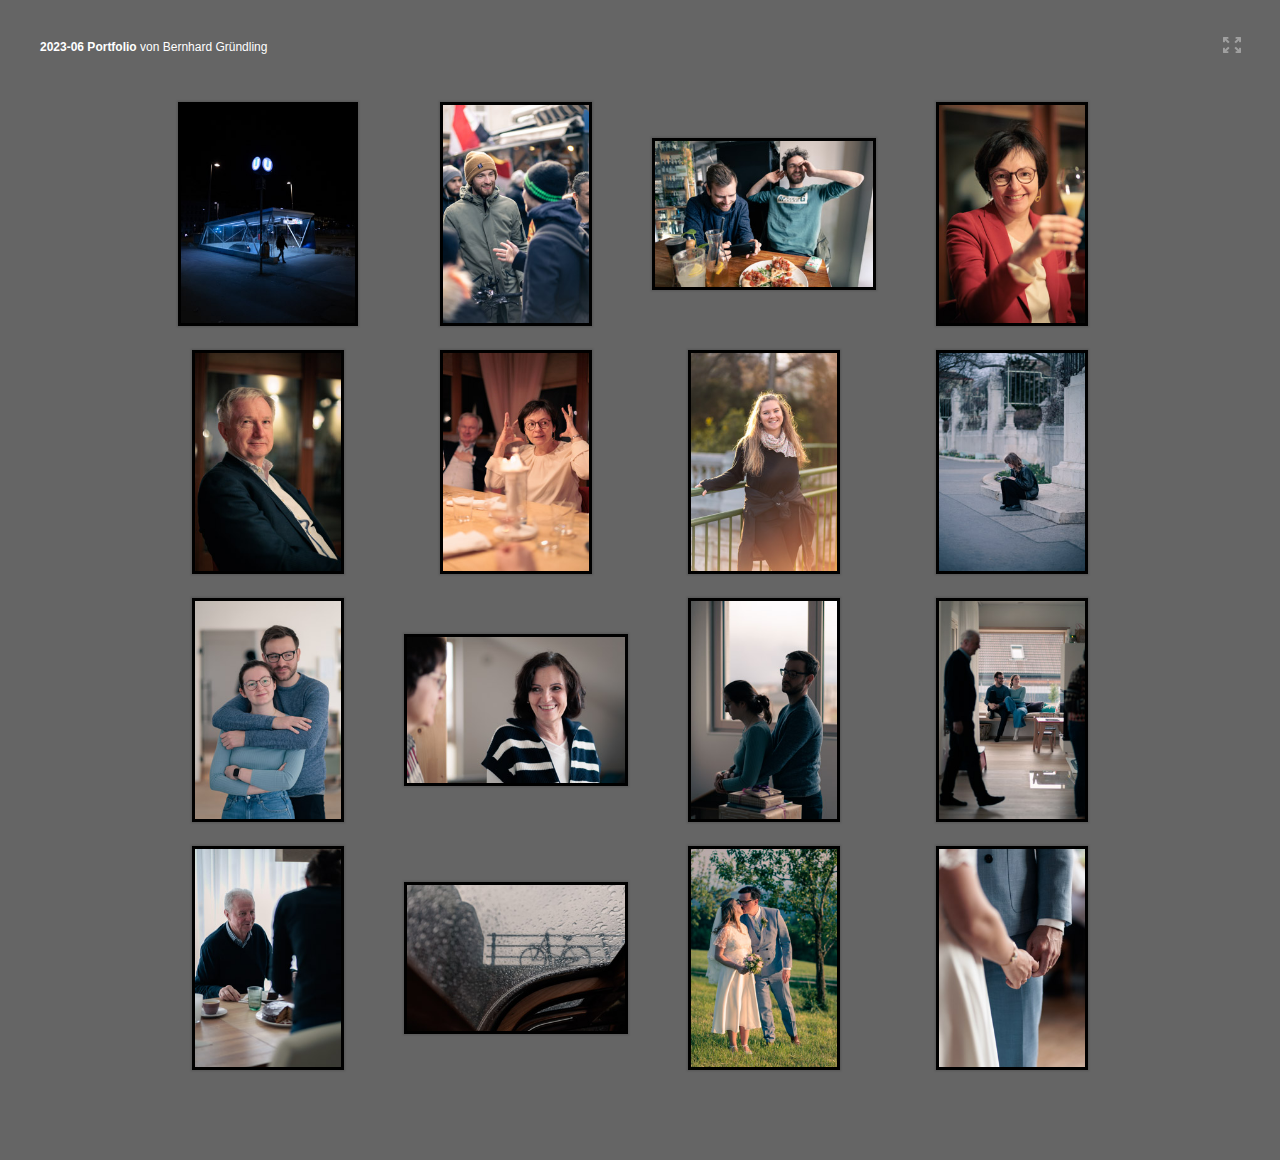
==== photo/2023-06_Portfolio/index.html @ c16af28b "add photos" ====
<!DOCTYPE html>
<!--[if lt IE 7]>      <html class="no-js lt-ie9 lt-ie8 lt-ie7" xmlns:lr="http://adobe.com/lrg/0.0"> <![endif]-->
<!--[if IE 7]>         <html class="no-js lt-ie9 lt-ie8" xmlns:lr="http://adobe.com/lrg/0.0"> <![endif]-->
<!--[if IE 8]>         <html class="no-js lt-ie9" xmlns:lr="http://adobe.com/lrg/0.0"> <![endif]-->
<!--[if gt IE 8]><!--> <html class="no-js" xmlns:lr="http://adobe.com/lrg/0.0"> <!--<![endif]-->
    <head>
        <meta charset="utf-8">
        <meta http-equiv="X-UA-Compatible" content="IE=edge">
        <title>2023-06 Portfolio</title>
        <meta name="description" content="">
        <meta name="viewport" content="width=device-width, initial-scale=1">
        <link rel="stylesheet" type="text/css" href="assets/css/normalize.css">
        <link rel="stylesheet" type="text/css" href="assets/css/main.css">
        <link rel="stylesheet" type="text/css" media="screen" title="Custom Settings" href="assets/css/custom.css" >
        <script src="assets/js/libs/modernizr.custom.23122.js"></script>
    </head>
    <body class="has-header" data-pagination-style="scroll" data-pagination-size="20">
                        <header class="">
            <div class="background"></div>
            <p class="title">
                <strong id="galleryTitle">2023-06 Portfolio</strong>
                 <span id="galleryAuthor">von Bernhard Gründling</span>
                            </p>
            <ul class="gallery-meta">
                <li id="buttonFullscreen" title="Fullscreen Mode">
                    <div class="icon">
                        <svg version="1.1" id="svgIconFullscreen" xmlns="http://www.w3.org/2000/svg" xmlns:xlink="http://www.w3.org/1999/xlink" x="0px" y="0px" viewBox="0 0 18 16" style="enable-background:new 0 0 18 16;" xml:space="preserve">
                        <g>
                            <path class="custom-colorable" d="M5.3871,9.95599C5.19136,9.76858,4.99176,9.85763,4.79376,10.0472l-2.86173,2.74138v-1.55466
                                c0-0.25257-0.21387-0.45733-0.47767-0.45733H0.47767C0.21387,10.7766,0,10.98136,0,11.23393v3.37367v0.93511
                                C0,15.79524,0.21387,16,0.47767,16h0.97668h3.5238c0.26377,0,0.47764-0.20476,0.47764-0.45729v-0.93511
                                c0-0.25254-0.21387-0.45733-0.47764-0.45733H3.34554l2.86694-2.7451c0.198-0.18957,0.30914-0.44923,0.11342-0.63664L5.3871,9.95599
                                z"/>
                            <path class="custom-colorable" d="M17.52233,10.7766h-0.97672c-0.26377,0-0.47764,0.20476-0.47764,0.45733v1.55466l-2.86172-2.74138
                                c-0.198-0.18957-0.39764-0.27862-0.59335-0.09121l-0.93879,0.81254c-0.19575,0.18741-0.08458,0.44707,0.11342,0.63664
                                l2.8669,2.7451h-1.63258c-0.26377,0-0.47764,0.20479-0.47764,0.45733v0.93511c0,0.25254,0.21387,0.45729,0.47764,0.45729h3.52376
                                h0.97672C17.7861,16,18,15.79524,18,15.54271v-0.93511v-3.37367C18,10.98136,17.7861,10.7766,17.52233,10.7766z"/>
                            <path class="custom-colorable" d="M3.34554,1.84973h1.63262c0.26377,0,0.47764-0.20479,0.47764-0.45733V0.45733C5.45579,0.20476,5.24193,0,4.97815,0h-3.5238
                                H0.47767C0.21387,0,0,0.20476,0,0.45733v0.93508v3.3737C0,5.01864,0.21387,5.2234,0.47767,5.2234h0.97668
                                c0.26381,0,0.47767-0.20476,0.47767-0.45729V3.21142L4.79376,5.9528c0.198,0.18957,0.3976,0.27862,0.59335,0.09121l0.93879-0.81254
                                C6.52161,5.04409,6.41048,4.7844,6.21247,4.59483L3.34554,1.84973z"/>
                            <path class="custom-colorable" d="M17.52233,0h-0.97672h-3.52376c-0.26377,0-0.47764,0.20476-0.47764,0.45733v0.93508
                                c0,0.25254,0.21387,0.45733,0.47764,0.45733h1.63258l-2.8669,2.7451c-0.19801,0.18957-0.30917,0.44926-0.11342,0.63663
                                l0.93879,0.81254c0.19571,0.18741,0.39535,0.09836,0.59335-0.09121l2.86172-2.74138V4.7661
                                c0,0.25254,0.21387,0.45729,0.47764,0.45729h0.97672C17.7861,5.2234,18,5.01864,18,4.7661v-3.3737V0.45733
                                C18,0.20476,17.7861,0,17.52233,0z"/>
                        </g>
                        </svg>
                    </div>
                </li>
                            </ul>
        </header>
                <div id="thumbnailContainer">
            <div class="thumbnails thumbnail-size-md"></div>
        </div>
        <div id="loupeContainer" class="show-corners">
            <div class="background"></div>
            <div class="image-container"></div>
            <div class="side-navigation">
                <div class="hotspot" id="hotspotPrevLoupe">
                    <div class="button" id="buttonPrevSideLoupe">
                        <svg version="1.1" id="svgIconPrevSideLoupe" xmlns="http://www.w3.org/2000/svg" xmlns:xlink="http://www.w3.org/1999/xlink" x="0px" y="0px" viewBox="0 0 30 57" style="enable-background:new 0 0 30 57;" xml:space="preserve">
                            <path class="icon custom-colorable" d="M0,0v57c16.56854,0,30-12.75989,30-28.5S16.56854,0,0,0z M17.60291,33.87964
                                c0.34692,0.3291,0.34998,0.85938,0.00708,1.18457l-1.2431,1.17828c-0.34326,0.32532-0.90277,0.32245-1.24969-0.00647
                                L9.53137,30.9408L7,28.54163l8.20038-7.77301c0.35333-0.33508,0.92334-0.33801,1.27271-0.00671l1.26569,1.19952
                                c0.34943,0.3313,0.34613,0.8714-0.00739,1.2063l-5.7149,5.41711L17.60291,33.87964z"/>
                        </svg>
                    </div>
                </div>
                <div class="hotspot" id="hotspotNextLoupe">
                    <div class="button" id="buttonNextSideLoupe">
                        <svg version="1.1" id="svgIconNextSideLoupe" xmlns="http://www.w3.org/2000/svg" xmlns:xlink="http://www.w3.org/1999/xlink" x="0px" y="0px" viewBox="0 0 30 57" style="enable-background:new 0 0 30 57;" xml:space="preserve">
                            <path class="icon custom-colorable" d="M30,57V0C13.43146,0,0,12.75989,0,28.5S13.43146,57,30,57z M12.39709,23.12036
                                c-0.34692-0.3291-0.34998-0.85938-0.00708-1.18457l1.2431-1.17828c0.34326-0.32532,0.90277-0.32245,1.24969,0.00647l5.58582,5.29523
                                L23,28.45837l-8.20038,7.77301c-0.35333,0.33508-0.92334,0.33801-1.27271,0.00671l-1.26569-1.19952
                                c-0.34943-0.3313-0.34613-0.8714,0.00739-1.2063l5.7149-5.41711L12.39709,23.12036z"/>
                        </svg>
                    </div>
                </div>
            </div>
            <div class="info-container">
                <div id="loupeMeta"></div>
                <ul class="lateral-nav">
                    <li id="buttonPrev">
                        <svg version="1.1" id="svgIconPrevLoupe" xmlns="http://www.w3.org/2000/svg" xmlns:xlink="http://www.w3.org/1999/xlink" x="0px" y="0px" viewBox="0 0 45 45" style="enable-background:new 0 0 45 45;" xml:space="preserve">
                            <style type="text/css">
                                .st0{fill-rule:evenodd;clip-rule:evenodd;fill:#231F20;}
                            </style>
                            <path class="icon custom-colorable" d="M25.20105,14.76864l-8.2004,7.773l2.5314,2.3992l5.5858,5.2952c0.3469,0.3289,0.9064,0.3318,1.2497,0.0065
                                l1.2431-1.1783c0.3429-0.3252,0.3398-0.8555-0.0071-1.1846l-5.5864-5.2948l5.7149-5.4171c0.3535-0.3349,0.3568-0.875,0.0074-1.2063
                                l-1.2657-1.1995C26.12435,14.43064,25.55435,14.43354,25.20105,14.76864z"/>
                        </svg>
                    </li>
                    <li class="count"><span id="countCurrent"></span> of <span id="countTotal"></span></li>
                    <li id="buttonNext">
                        <svg version="1.1" id="svgIconNextLoupe" xmlns="http://www.w3.org/2000/svg" xmlns:xlink="http://www.w3.org/1999/xlink" x="0px" y="0px" viewBox="0 0 45 45" style="enable-background:new 0 0 45 45;" xml:space="preserve">
                            <style type="text/css">
                                .st0{fill-rule:evenodd;clip-rule:evenodd;fill:#231F20;}
                            </style>
                            <path class="icon custom-colorable" d="M19.79895,14.76864l8.2004,7.773l-2.5314,2.3992l-5.5858,5.2952c-0.3469,0.3289-0.9064,0.3318-1.2497,0.0065
                                l-1.2431-1.1783c-0.3429-0.3252-0.3398-0.8555,0.0071-1.1846l5.5864-5.2948l-5.7149-5.4171
                                c-0.3535-0.3349-0.3568-0.875-0.0074-1.2063l1.2657-1.1995C18.87565,14.43064,19.44565,14.43354,19.79895,14.76864z"/>
                        </svg>
                    </li>
                </ul>
            </div>
            <div id="loupeCloseButton">
                <svg version="1.1" id="svgIconLoupeClose" xmlns="http://www.w3.org/2000/svg" xmlns:xlink="http://www.w3.org/1999/xlink" x="0px" y="0px"
                     viewBox="0 0 45 45" style="enable-background:new 0 0 45 45;" xml:space="preserve">
                    <path class="shape-x custom-colorable" d="M14.77881,17.30074l5.212,5.2222l-5.0831,5.0924c-0.3476,0.3484-0.5746,0.7624-0.2308,1.1067l1.5682,1.4763
                        c0.3436,0.3443,0.8045,0.2596,1.1521-0.0886l5.0825-5.093l5.2119,5.222c0.3536,0.3547,0.9244,0.3578,1.2741,0.0073l1.2677-1.27
                        c0.3497-0.3507,0.3465-0.9224-0.0071-1.2768l-5.2119-5.2221l5.0828-5.0925c0.3475-0.3485,0.5429-0.8259,0.1994-1.1702
                        l-1.6474-1.4921c-0.3438-0.3443-0.6936-0.1803-1.0411,0.1679l-5.0828,5.0929l-5.212-5.222
                        c-0.3537-0.3546-0.9241-0.3577-1.2742-0.007l-1.2672,1.2698C14.42171,16.37464,14.42491,16.94624,14.77881,17.30074z"/>
                </svg>
            </div>
        </div>
        <script type="text/javascript">
            var LR = LR || {};
            LR.images = [                                                                                        {"id": "704882", "exportFilename": "20230218-BGR_6836", "title": "", "caption" : ""},
                         {"id": "704883", "exportFilename": "20230225-BGR_7250", "title": "", "caption" : ""},
                         {"id": "704884", "exportFilename": "20230225-BGR_7311", "title": "", "caption" : ""},
                         {"id": "704885", "exportFilename": "20230317-BGR_8132", "title": "", "caption" : ""},
                         {"id": "704886", "exportFilename": "20230317-BGR_8279", "title": "", "caption" : ""},
                         {"id": "704887", "exportFilename": "20230317-BGR_8400", "title": "", "caption" : ""},
                         {"id": "704888", "exportFilename": "20230325-BGR_8674-2", "title": "", "caption" : ""},
                         {"id": "704889", "exportFilename": "20230325-BGR_8705", "title": "", "caption" : ""},
                         {"id": "704890", "exportFilename": "20230401-BGR_8713", "title": "", "caption" : ""},
                         {"id": "704891", "exportFilename": "20230401-BGR_8845", "title": "", "caption" : ""},
                         {"id": "704892", "exportFilename": "20230401-BGR_8846", "title": "", "caption" : ""},
                         {"id": "704893", "exportFilename": "20230401-BGR_8861", "title": "", "caption" : ""},
                         {"id": "704894", "exportFilename": "20230401-BGR_8918", "title": "", "caption" : ""},
                         {"id": "704895", "exportFilename": "20230422-BGR_0687", "title": "", "caption" : ""},
                         {"id": "704896", "exportFilename": "20230526-BZ2A5001", "title": "", "caption" : ""},
                         {"id": "704897", "exportFilename": "20230526-BZ2A5518-2", "title": "", "caption" : ""},
                                    ]        </script>
        <script src="//ajax.googleapis.com/ajax/libs/jquery/1.10.2/jquery.min.js"></script>
        <script>window.jQuery || document.write('<script src="assets/js/libs/jquery-1.10.2.min.js"><\/script>')</script>
        <script src="assets/js/main.js"></script>
    </body>
</html>
---- photo/2023-06_Portfolio/assets/css/main.css ----
::-moz-selection {
    text-shadow: none;
}

::selection {
    text-shadow: none;
}

img {
    vertical-align: middle;
}

html, body {
    margin: 0;
    padding: 0;
    background-color: #e7e7e7;
    font-family: sans-serif;
   -webkit-font-smoothing: antialiased; 
}

body.loupe-active {
    overflow: hidden;
}

header {
    display: none;
    position: absolute;
    top: 0;
    left: 0;
    margin: 0;
    padding: 40px 28px 0 28px;
    width: 100%;
    height: 90px;
   -moz-box-sizing: border-box;
    box-sizing: border-box;   
    text-align: right;
    z-index: 2;

    -webkit-transition: all .2s ease-out;
    -moz-transition: all .2s ease-out;
    -ms-transition: all .2s ease-out;
    -o-transition: all .2s ease-out;
    transition: all .2s ease-out;
}

.has-header header {
    display: block;
}

header.is-fixed {
    position: fixed;
    top: 0;
    left: 0;
    width: 100%;
    z-index: 2;
}

header div.background {
    position: absolute;
    top: 0;
    left: 0;
    width: 100%;
    height: 90px;
    background-color: #e7e7e7;
    opacity: .9;
}

header p.title {
    position: relative;
    margin: 0;
    padding: 0 0 0 12px;
    width: 50%;
    float: left;
    font-size: 12px;
    text-align: left;
   -moz-box-sizing: border-box;
    box-sizing: border-box;

    -webkit-transition: all .2s ease-out;
    -moz-transition: all .2s ease-out;
    -ms-transition: all .2s ease-out;
    -o-transition: all .2s ease-out;
    transition: all .2s ease-out;
}

header a {
    color: inherit;
}

header a:hover {
    opacity: .75;
}

header ul.gallery-meta {
    position: relative;
    display: block;
    float: right;
    width: 50%;
    margin: -15px 0 0 0;
    padding: 0;
    list-style-type: none;

    -webkit-transition: all .2s ease-out;
    -moz-transition: all .2s ease-out;
    -ms-transition: all .2s ease-out;
    -o-transition: all .2s ease-out;
    transition: all .2s ease-out;
}

header ul.gallery-meta li {
    display: block;
    float: right;
    font-size: 14px;
    line-height: 40px;
}

.scrolled header.is-fixed {
    height: 40px;
    padding: 0px 28px 0 28px;
    overflow: hidden;
}

.scrolled header.is-fixed p.title {
    padding: 12px 0 0 12px;
}

.scrolled header.is-fixed ul.gallery-meta {
    margin: 0;
}

#buttonFullscreen {
    display: none;
    position: relative;
    width: 40px;
    height: 40px;
    cursor: pointer;
}

#pageNav {
    display: block;
    float: right;
    font-size: 12px;
}

#pageCountCurrent,
#pageCountTotal {
    font-weight: bold;
    line-height: 40px;
}

#buttonPrevPage {
    position: relative;
    display: block;
    float: left;
    width: 40px;
    height: 40px;
    overflow: hidden;
    cursor: pointer;
}

#buttonPrevPage.disabled {
    opacity: .5;
    cursor: inherit;
}

#svgIconPrevPage {
    position: absolute;
    top: 0;
    left: 0;
    width: 40px;
    height: 40px;
}

#pageNav div.count {
    float: left;
}

#buttonNextPage {
    position: relative;
    display: block;
    float: left;
    width: 40px;
    height: 40px;
    overflow: hidden;
    cursor: pointer;
}

#buttonNextPage.disabled {
    opacity: .5;
    cursor: inherit;
}

#svgIconNextPage {
    position: absolute;
    top: 0;
    left: 0;
    width: 40px;
    height: 40px;
}

.fullscreen #buttonFullscreen {
    display: block;
}

#buttonFullscreen div.icon {
    position: absolute;
    top: 12px;
    left: 11px;
    width: 18px;
    height: 16px;
}

#svgIconFullscreen {
    position: absolute;
    top: 0px;
    left: 0px;
    width: 18px;
    height: 16px;
}

#thumbnailContainer {
    position: relative;
    padding: 78px 54px;
    width: 100%;
   -moz-box-sizing: border-box;
    box-sizing: border-box;
    overflow: hidden;
    font-size: 0;
}

.has-header #thumbnailContainer {
    position: relative;
    padding: 90px 54px 78px 54px;
    width: 100%;
   -moz-box-sizing: border-box;
    box-sizing: border-box; 
}

div.thumbnails {
    overflow: hidden;
    margin: 0 auto;
    text-align: center;
}

div.thumbnail {
    display: inline-block;
    padding: 12px;
    width: 224px;
    height: 224px;
}

.thumbnail-size-sm div.thumbnail {
    width: 162px;
    height: 162px;
}

.thumbnail-size-md div.thumbnail {
    width: 224px;
    height: 224px;
}

.thumbnail-size-lg div.thumbnail {
    width: 348px;
    height: 348px;
}

div.thumbnail div.image-container {
    display: table;
    width: 100%;
    height: 100%;
}

.thumbnail-size-sm div.thumbnail div.image-container {
    width: 162px;
    height: 162px;
}

.thumbnail-size-md div.thumbnail div.image-container {
    width: 224px;
    height: 224px;
}

.thumbnail-size-lg div.thumbnail div.image-container {
    width: 348px;
    height: 348px;
}

div.thumbnail div.image-container div.image {
    display: table-cell;
    margin: 0;
    padding: 0;
    width: 100%;
    height: 100%;
   -moz-box-sizing: border-box;
    box-sizing: border-box;
    vertical-align: middle;
    text-align: center;
}

.thumbnail-size-sm div.thumbnail div.image-container div.image {
    width: 162px;
    height: 162px;
}

.thumbnail-size-md div.thumbnail div.image-container div.image {
    width: 224px;
    height: 224px;
}

.thumbnail-size-lg div.thumbnail div.image-container div.image {
    width: 348px;
    height: 348px;
}

div.thumbnail img {
    width: auto;
    max-width: 100%;
    height: auto;
    max-height: 100%;
   -moz-box-sizing: border-box;
    box-sizing: border-box;
    cursor: pointer;
    border-style: solid;

   -webkit-transition: all .25s ease;
   -moz-transition: all .25s ease;
   -ms-transition: all .25s ease;
   -o-transition: all .25s ease;
    transition: all .25s ease; 
}

.thumbnail-size-sm div.thumbnail img {
    max-height: 162px;
    max-width: 162px;
}

.thumbnail-size-md div.thumbnail img {
    max-height: 224px;
    max-width: 224px;
}

.thumbnail-size-lg div.thumbnail img {
    max-height: 348px;
    max-width: 348px;
}

#loupeContainer {
    display: none;
    position: fixed;
    top: 0;
    left: 0;
    padding: 45px 45px 100px 45px;
    width: 100%;
    height: 100%;
   -moz-box-sizing: border-box;
    box-sizing: border-box;
    z-index: 2;
    font-size: 12px;
    text-align: center;
}

#loupeContainer div.background {
    position: absolute;
    top: 0;
    left: 0;
    width: 100%;
    height: 100%;
}

#loupeContainer div.image-container {
    position: relative;
    display: table;
    width: 100%;
    height: 100%;
}

#loupeContainer div.corners {
    position: relative;
    display: inline-block;
}

#loupeContainer div.image-container div.image {
    display: table-cell;
    margin: 0;
    padding: 0;
    width: 100%;
    height: 100%;
   -moz-box-sizing: border-box;
    box-sizing: border-box;
    vertical-align: middle;
    text-align: center;
}

#loupeContainer img {
    width: auto;
    max-width: 100%;
    height: auto;
    max-height: 100%;
   -moz-box-sizing: border-box;
    box-sizing: border-box;
}

#loupeContainer ul {
    display: inline-block;
    margin: 0;
    padding: 0;
    list-style-type: none;
    line-height: 45px;
}

#loupeContainer div.info-container {
    position: absolute;
    left: 0;
    bottom: 0;
    width: 100%;
}

#loupeContainer div.side-navigation {
    position: absolute;
    left: 0;
    bottom: 0;
    width: 100%;
    height: 100%;
    padding: 45px 0px 100px 0px;
   -moz-box-sizing: border-box;
    box-sizing: border-box; 
}

#loupeContainer div.side-navigation div.hotspot {
    position: relative;
    width: 25%;
    height: 100%;

   -webkit-user-select: none;   
   -moz-user-select: none;
   -ms-user-select: none;
   -o-user-select: none;
    user-select: none;
}

#loupeContainer div.side-navigation div.hotspot.over {
    cursor: pointer;
}

#loupeMeta p {
    margin: 0;
    padding: 0;
}

#loupeMeta p.title {
    margin: 0 auto 5px auto;
    padding: 0;
    max-width: 80%;
    overflow: hidden;
    text-overflow: ellipsis;
    white-space: nowrap;
    font-size: 15px;
    font-weight: bold;
}

#loupeMeta p.caption {
    margin: 0 auto;
    padding: 0;
    max-width: 80%;
    height: 48px;
    overflow: hidden;
    font-size: 14px;
}

#hotspotPrevLoupe {
    float: left;
}

#hotspotPrevLoupe.disabled {
    display: none;
    position: absolute;
    top: 50%;
    left: 0;
}

#hotspotNextLoupe {
    float: right;
}

#hotspotNextLoupe.disabled {
    display: none;
}

#loupeContainer div.side-navigation div.button {
    display: block;
    width: 30px;
    height: 57px;
}

#buttonPrevSideLoupe {
    position: absolute;
    top: 50%;
    left: -30px;
    -webkit-transition: all .2s ease-out;
    -moz-transition: all .2s ease-out;
    -ms-transition: all .2s ease-out;
    -o-transition: all .2s ease-out;
    transition: all .2s ease-out;
    opacity: 0;
}

#hotspotPrevLoupe.over #buttonPrevSideLoupe {
    left: 0px;
    opacity: 1;
}

#svgIconPrevSideLoupe {
    position: absolute;
    top: 0;
    left: 0;
    width: 30px;
    height: 57px;
}

#buttonNextSideLoupe {
    position: absolute;
    top: 50%;
    right: -30px;
    -webkit-transition: all .2s ease-out;
    -moz-transition: all .2s ease-out;
    -ms-transition: all .2s ease-out;
    -o-transition: all .2s ease-out;
    transition: all .2s ease-out;
    opacity: 0;
}

#hotspotNextLoupe.over #buttonNextSideLoupe {
    right: 0px;
    opacity: 1;
}

#svgIconNextSideLoupe {
    position: absolute;
    top: 0;
    left: 0;
    width: 30px;
    height: 57px;
}

#loupeContainer li {
    display: block;
    float: left;
}

#countCurrent,
#countTotal {
    font-weight: bold;
}

#buttonPrev {
    position: relative;
    width: 45px;
    height: 45px;
    cursor: pointer;
   -webkit-user-select: none;   
   -moz-user-select: none;
   -ms-user-select: none;
   -o-user-select: none;
    user-select: none; 
}

#buttonPrev.disabled {
    opacity: .5;
    cursor: inherit;
}

#svgIconPrevLoupe {
    position: absolute;
    top: 0;
    left: 0;
    width: 45px;
    height: 45px;
}

#buttonNext {
    position: relative;
    width: 45px;
    height: 45px;
    cursor: pointer;
   -webkit-user-select: none;   
   -moz-user-select: none;
   -ms-user-select: none;
   -o-user-select: none;
    user-select: none;
}

#buttonNext.disabled {
    opacity: .5;
    cursor: inherit;
}

#svgIconNextLoupe {
    position: absolute;
    top: 0;
    left: 0;
    width: 45px;
    height: 45px;
}

#loupeCloseButton {
    position: absolute;
    top: 0;
    right: 0;
    width: 45px;
    height: 45px;
    cursor: pointer;
}

#svgIconLoupeClose {
    position: absolute;
    top: 0;
    right: 0;
    width: 45px;
    height: 45px;
}

#svgIconLoupeClose .shape-x{
    fill-rule:evenodd;
    clip-rule:evenodd;
}

.custom-colorable {
    fill: #a0a0a0;
}

/* Theme: Neutral */


.theme-neutral div.thumbnail img {
   -webkit-box-shadow: 0 0 2px 1px rgba(0, 0, 0, .15);
    box-shadow: 0 0 2px 1px rgba(0, 0, 0, .15);
}

.theme-neutral div.thumbnail img:hover {
    /* Sadly, this causes a jumpy rendering bug in Webkit at the moment...
   -webkit-filter: brightness(1.1);
    filter: brightness(1.1);
    */
}

.theme-neutral #loupeContainer div.background {
    background: #e7e7e7;
}




@media screen and (max-width: 768px) {

    #thumbnailContainer {
        padding: 12px;
    }

    .has-header #thumbnailContainer {
        padding: 94px 12px;
    }

}

@media screen and (max-width: 568px) {

    header {
        padding: 24px 12px 0 12px;
        height: 60px;
    }

    header div.background {
        height: 60px;
    }

    header p.title {
        padding: 0;
        width: 100%;
        text-align: center;
    }

    header ul.gallery-meta {
        position: fixed;
        bottom: 0;
        left: 0;
        width: 100%;
        text-align: center;
        height: 40px;
    }

    .theme-neutral ul.gallery-meta {
        background: rgba(231, 231, 231, .9);
    }

    #pageNav {
        display: inline-block;
        float: none;
    }

    .scrolled header.is-fixed {
        height: 40px;
        padding: 0px 12px 0 12px;
    }

    .scrolled header.is-fixed p.title {
        padding: 12px 0 0 0;
    }

    .scrolled header.is-fixed ul.gallery-meta {
        margin: 0;
    }

    .fullscreen #buttonFullscreen {
        display: none;
    }

    #thumbnailContainer {
        padding: 0;
    }

    .has-header #thumbnailContainer {
        padding: 60px 0;
    }

    .thumbnail-size-sm div.thumbnail,
    .thumbnail-size-md div.thumbnail,
    .thumbnail-size-lg div.thumbnail {
        padding: 5px;
        width: 100px;
        height: 100px;
       -moz-box-sizing: border-box;
        box-sizing: border-box; 
    }

    .thumbnail-size-sm div.thumbnail div.image-container,
    .thumbnail-size-sm div.thumbnail div.image-container div.image {
        width: 90px;
        height: 90px;
    }

    .thumbnail-size-md div.thumbnail div.image-container,
    .thumbnail-size-md div.thumbnail div.image-container div.image {
        width: 90px;
        height: 90px;
    }

    .thumbnail-size-md div.thumbnail div.image-container,
    .thumbnail-size-md div.thumbnail div.image-container div.image {
        width: 90px;
        height: 90px;
    }

    .thumbnail-size-sm div.thumbnail img,
    .thumbnail-size-md div.thumbnail img,
    .thumbnail-size-lg div.thumbnail img {
        max-width: 90px;
        max-height: 90px;
    }

}
---- photo/2023-06_Portfolio/assets/css/custom.css ----
html {
  background-color: #656565 !important;
  color: inherit;
}

.thumb-img {
  box-shadow: 0 0 2px 1px rgba(0, 0, 0, .15) !important;
  border-color: #000000 !important;
  border-width: 3px !important;
}

#loupeContainer div.background {
  background-color: #656565 !important;
  color: inherit;
}

header div.background {
  background-color: #656565 !important;
  color: inherit;
}

.custom-colorable {
  fill: #A0A0A0 !important;
}

body {
  background-color: #656565 !important;
  color: #FFFFFF !important;
}
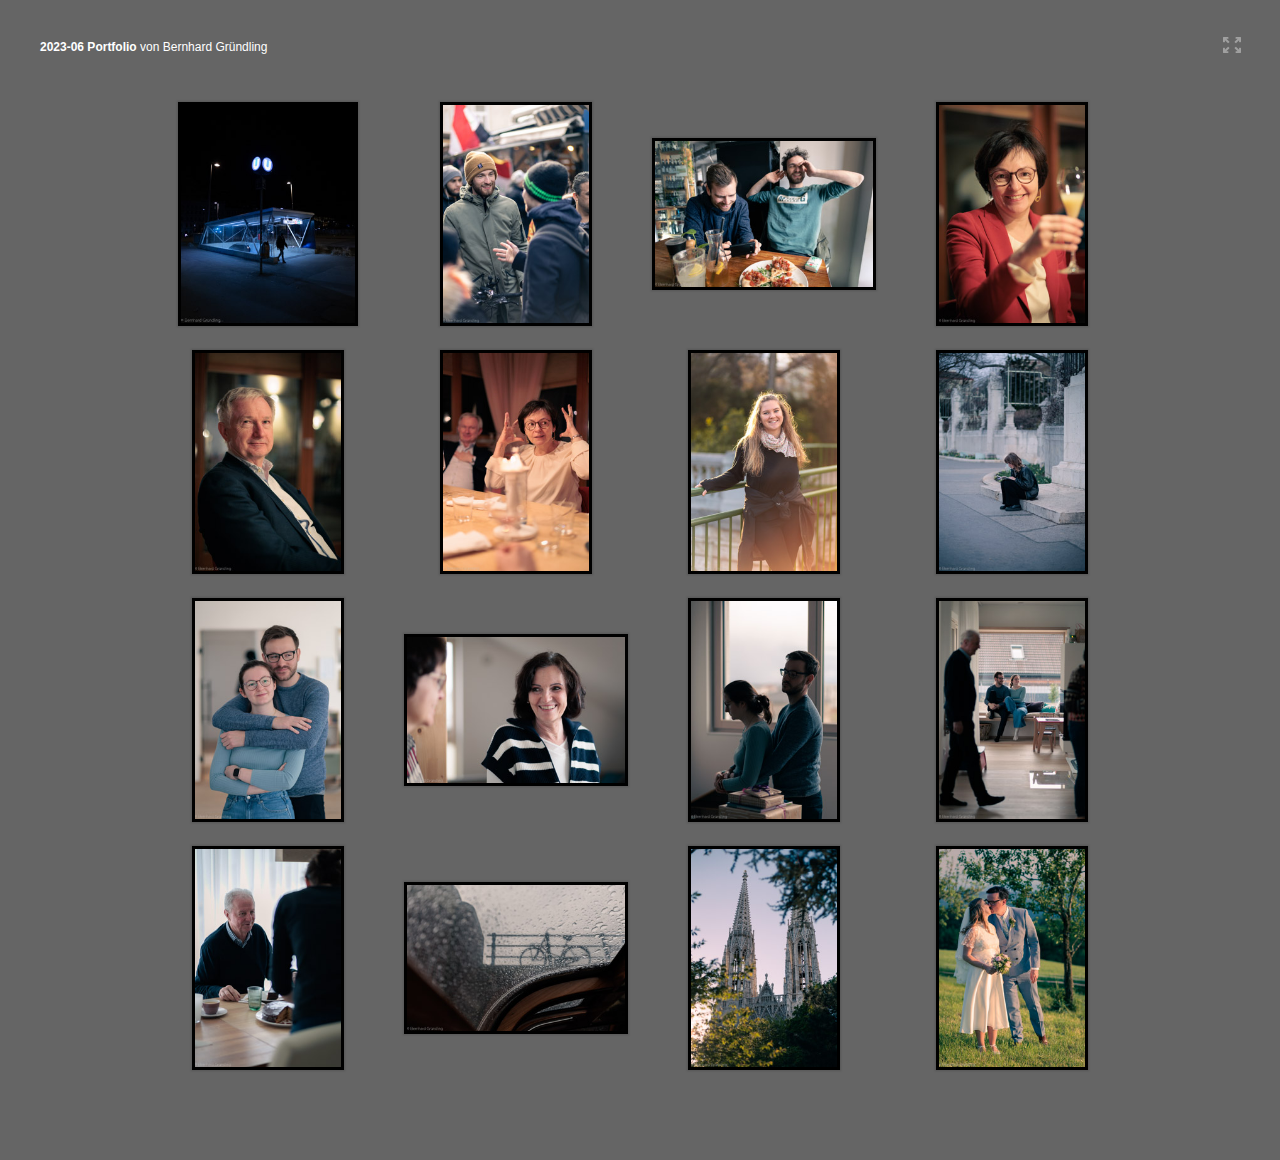
==== commit a9ca82f8: "add photos" ====
--- a/photo/2023-06_Portfolio/index.html
+++ b/photo/2023-06_Portfolio/index.html
@@ -131,6 +131,7 @@
                          {"id": "704893", "exportFilename": "20230401-BGR_8861", "title": "", "caption" : ""},
                          {"id": "704894", "exportFilename": "20230401-BGR_8918", "title": "", "caption" : ""},
                          {"id": "704895", "exportFilename": "20230422-BGR_0687", "title": "", "caption" : ""},
+                         {"id": "705923", "exportFilename": "20230427-BGR_1470", "title": "", "caption" : ""},
                          {"id": "704896", "exportFilename": "20230526-BZ2A5001", "title": "", "caption" : ""},
                          {"id": "704897", "exportFilename": "20230526-BZ2A5518-2", "title": "", "caption" : ""},
                                     ]        </script>
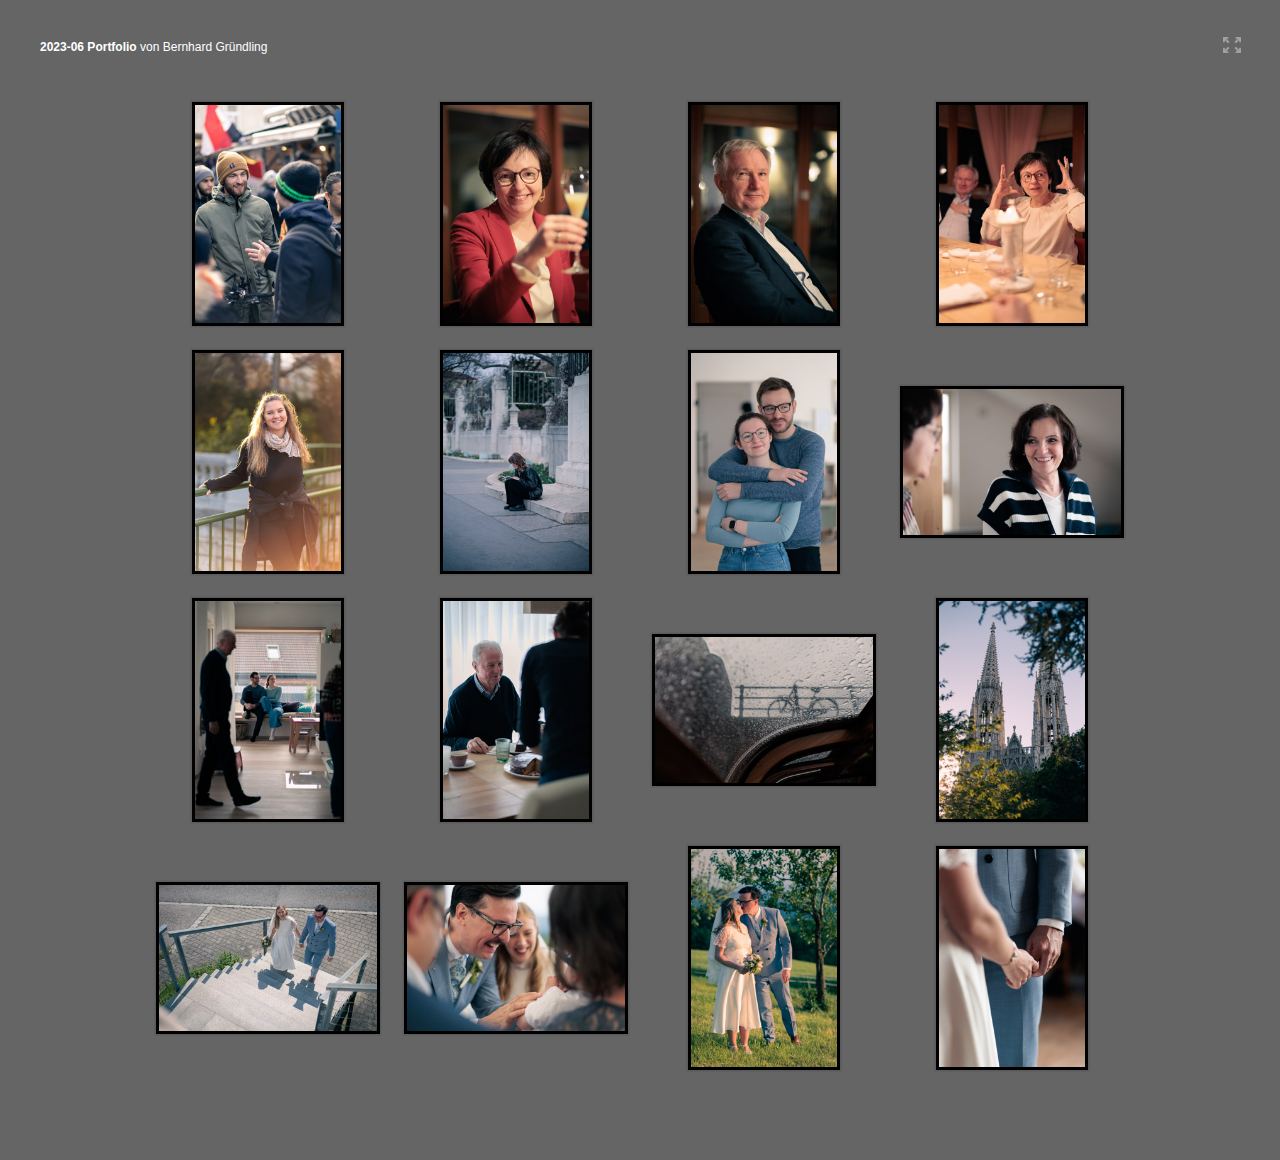
==== commit 6e9e97b1: "add photos" ====
--- a/photo/2023-06_Portfolio/index.html
+++ b/photo/2023-06_Portfolio/index.html
@@ -117,9 +117,7 @@
         </div>
         <script type="text/javascript">
             var LR = LR || {};
-            LR.images = [                                                                                        {"id": "704882", "exportFilename": "20230218-BGR_6836", "title": "", "caption" : ""},
-                         {"id": "704883", "exportFilename": "20230225-BGR_7250", "title": "", "caption" : ""},
-                         {"id": "704884", "exportFilename": "20230225-BGR_7311", "title": "", "caption" : ""},
+            LR.images = [                                                                                        {"id": "704883", "exportFilename": "20230225-BGR_7250", "title": "", "caption" : ""},
                          {"id": "704885", "exportFilename": "20230317-BGR_8132", "title": "", "caption" : ""},
                          {"id": "704886", "exportFilename": "20230317-BGR_8279", "title": "", "caption" : ""},
                          {"id": "704887", "exportFilename": "20230317-BGR_8400", "title": "", "caption" : ""},
@@ -127,11 +125,12 @@
                          {"id": "704889", "exportFilename": "20230325-BGR_8705", "title": "", "caption" : ""},
                          {"id": "704890", "exportFilename": "20230401-BGR_8713", "title": "", "caption" : ""},
                          {"id": "704891", "exportFilename": "20230401-BGR_8845", "title": "", "caption" : ""},
-                         {"id": "704892", "exportFilename": "20230401-BGR_8846", "title": "", "caption" : ""},
                          {"id": "704893", "exportFilename": "20230401-BGR_8861", "title": "", "caption" : ""},
                          {"id": "704894", "exportFilename": "20230401-BGR_8918", "title": "", "caption" : ""},
                          {"id": "704895", "exportFilename": "20230422-BGR_0687", "title": "", "caption" : ""},
                          {"id": "705923", "exportFilename": "20230427-BGR_1470", "title": "", "caption" : ""},
+                         {"id": "706251", "exportFilename": "20230526-BGR_5798", "title": "", "caption" : ""},
+                         {"id": "706252", "exportFilename": "20230526-BGR_6134", "title": "", "caption" : ""},
                          {"id": "704896", "exportFilename": "20230526-BZ2A5001", "title": "", "caption" : ""},
                          {"id": "704897", "exportFilename": "20230526-BZ2A5518-2", "title": "", "caption" : ""},
                                     ]        </script>
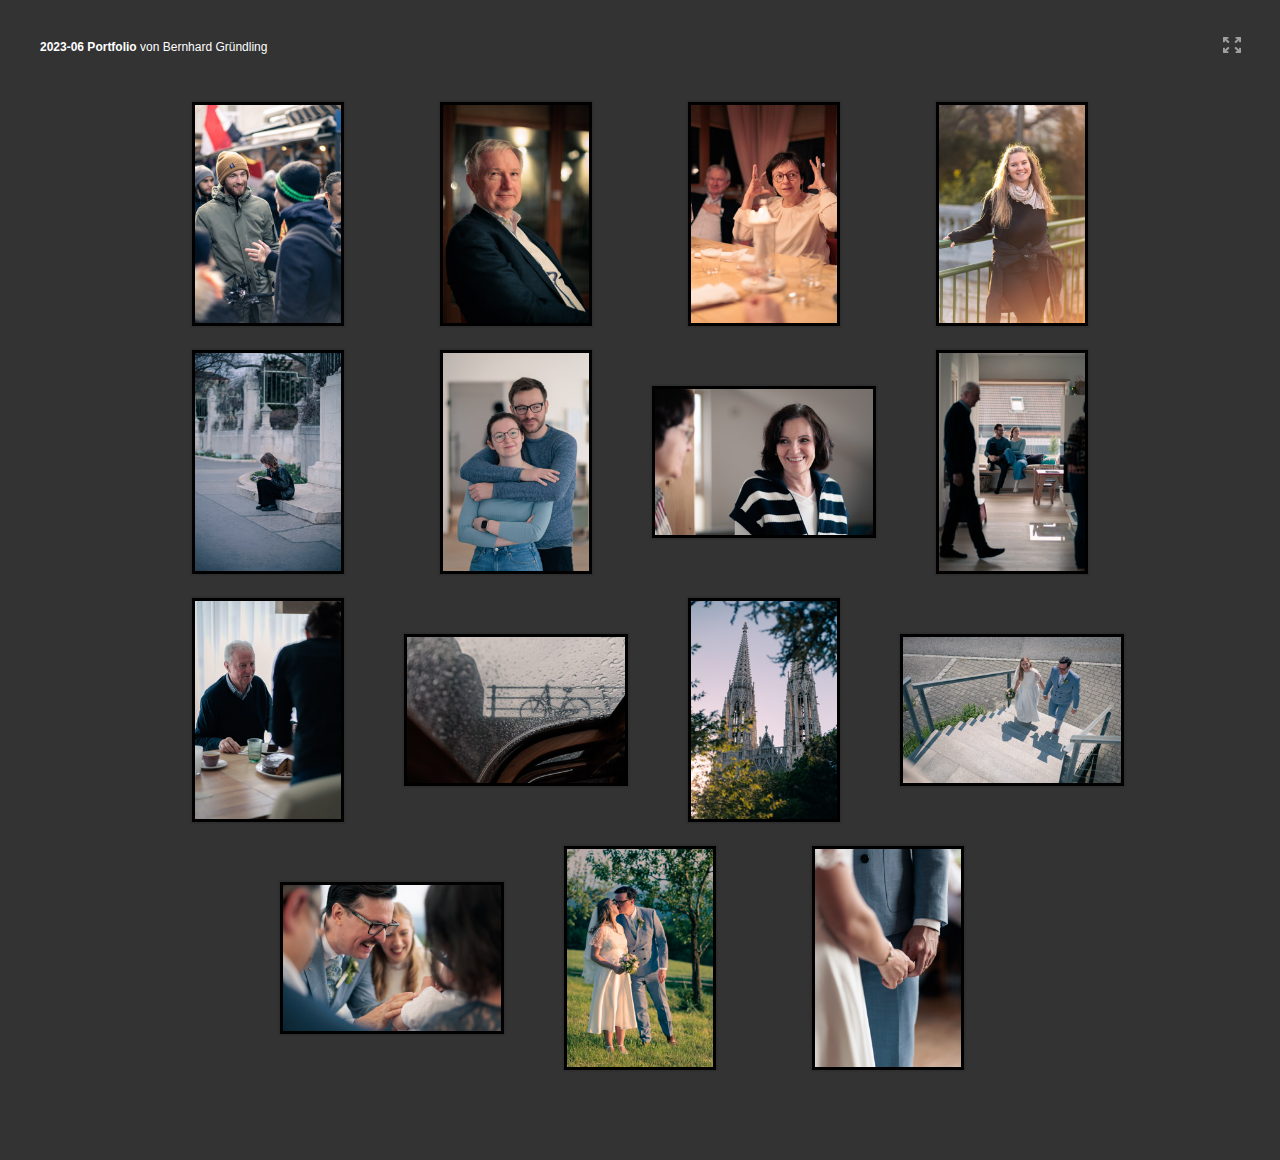
==== commit d9e53410: "add photos" ====
--- a/photo/2023-06_Portfolio/index.html
+++ b/photo/2023-06_Portfolio/index.html
@@ -118,7 +118,6 @@
         <script type="text/javascript">
             var LR = LR || {};
             LR.images = [                                                                                        {"id": "704883", "exportFilename": "20230225-BGR_7250", "title": "", "caption" : ""},
-                         {"id": "704885", "exportFilename": "20230317-BGR_8132", "title": "", "caption" : ""},
                          {"id": "704886", "exportFilename": "20230317-BGR_8279", "title": "", "caption" : ""},
                          {"id": "704887", "exportFilename": "20230317-BGR_8400", "title": "", "caption" : ""},
                          {"id": "704888", "exportFilename": "20230325-BGR_8674-2", "title": "", "caption" : ""},
--- a/photo/2023-06_Portfolio/assets/css/custom.css
+++ b/photo/2023-06_Portfolio/assets/css/custom.css
@@ -1,5 +1,5 @@
 html {
-  background-color: #656565 !important;
+  background-color: #333333 !important;
   color: inherit;
 }
 
@@ -10,12 +10,12 @@
 }
 
 #loupeContainer div.background {
-  background-color: #656565 !important;
+  background-color: #333333 !important;
   color: inherit;
 }
 
 header div.background {
-  background-color: #656565 !important;
+  background-color: #333333 !important;
   color: inherit;
 }
 
@@ -24,6 +24,6 @@
 }
 
 body {
-  background-color: #656565 !important;
+  background-color: #333333 !important;
   color: #FFFFFF !important;
 }
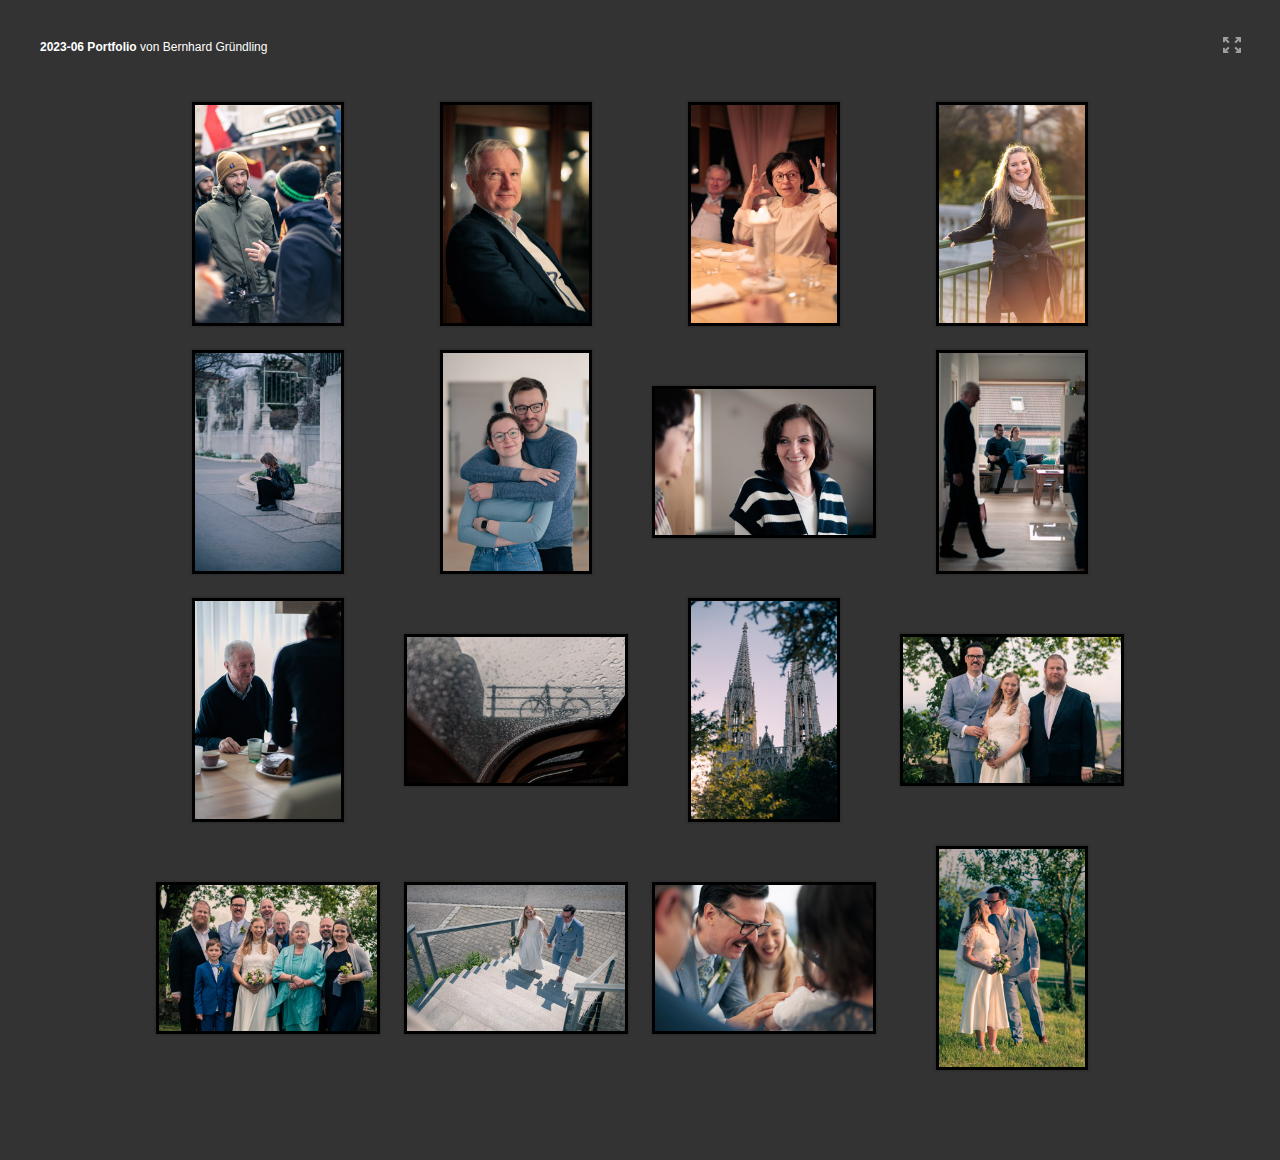
==== commit b88ef541: "add photos" ====
--- a/photo/2023-06_Portfolio/index.html
+++ b/photo/2023-06_Portfolio/index.html
@@ -128,6 +128,8 @@
                          {"id": "704894", "exportFilename": "20230401-BGR_8918", "title": "", "caption" : ""},
                          {"id": "704895", "exportFilename": "20230422-BGR_0687", "title": "", "caption" : ""},
                          {"id": "705923", "exportFilename": "20230427-BGR_1470", "title": "", "caption" : ""},
+                         {"id": "707187", "exportFilename": "20230526-BGR_5185", "title": "", "caption" : ""},
+                         {"id": "707188", "exportFilename": "20230526-BGR_5247", "title": "", "caption" : ""},
                          {"id": "706251", "exportFilename": "20230526-BGR_5798", "title": "", "caption" : ""},
                          {"id": "706252", "exportFilename": "20230526-BGR_6134", "title": "", "caption" : ""},
                          {"id": "704896", "exportFilename": "20230526-BZ2A5001", "title": "", "caption" : ""},
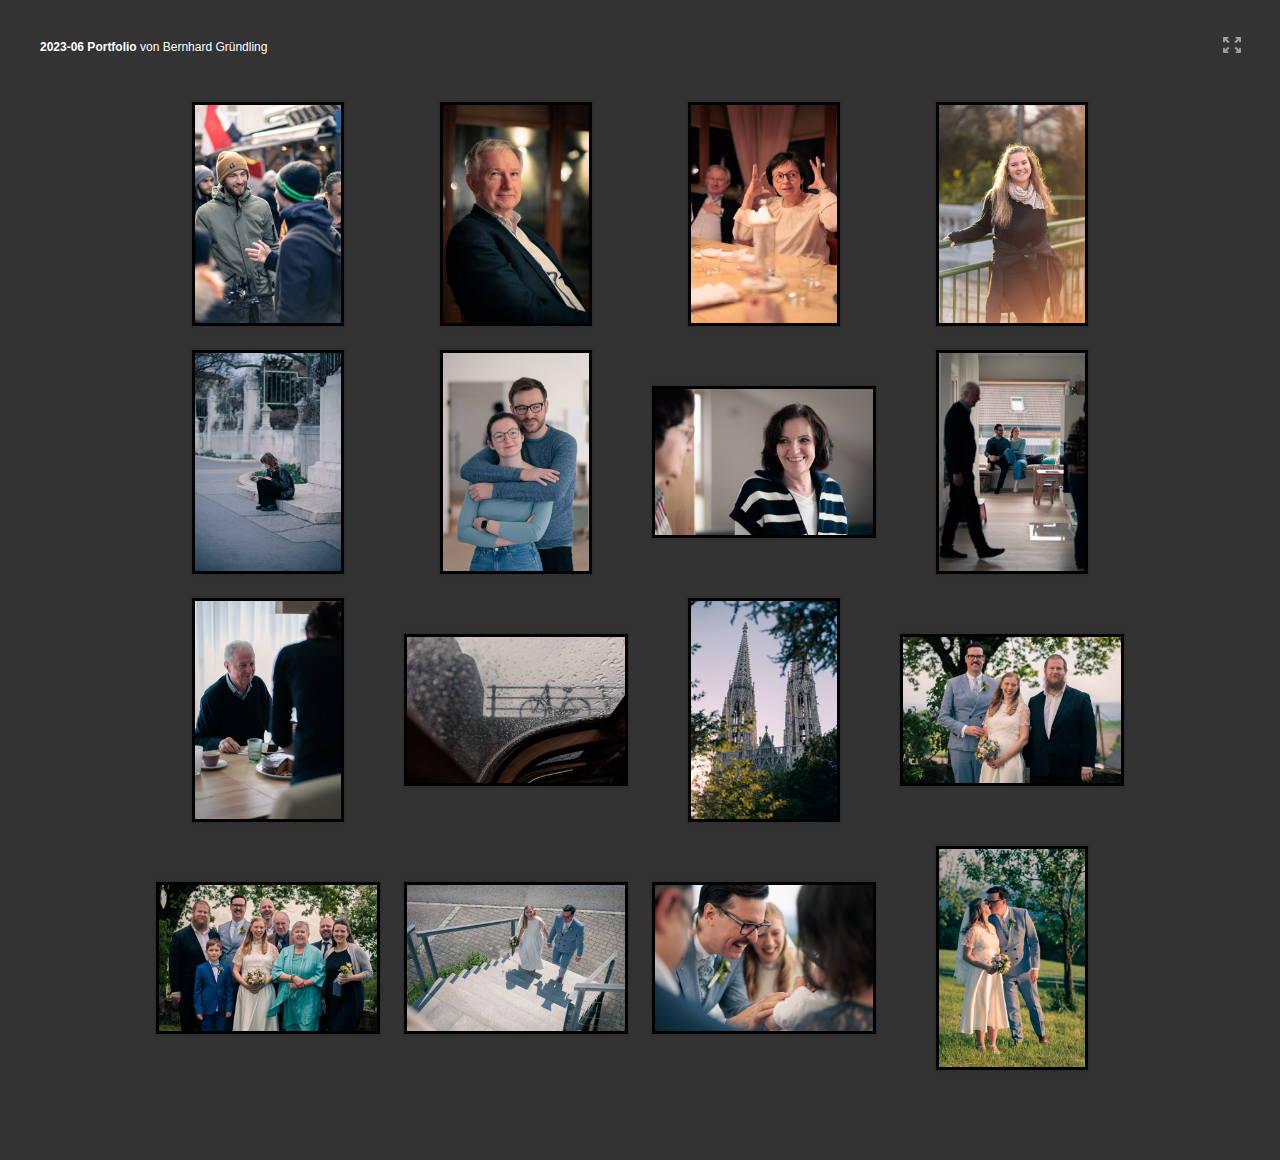
==== commit faab90ee: "add photos" ====
--- a/photo/2023-06_Portfolio/index.html
+++ b/photo/2023-06_Portfolio/index.html
@@ -128,8 +128,8 @@
                          {"id": "704894", "exportFilename": "20230401-BGR_8918", "title": "", "caption" : ""},
                          {"id": "704895", "exportFilename": "20230422-BGR_0687", "title": "", "caption" : ""},
                          {"id": "705923", "exportFilename": "20230427-BGR_1470", "title": "", "caption" : ""},
-                         {"id": "707187", "exportFilename": "20230526-BGR_5185", "title": "", "caption" : ""},
-                         {"id": "707188", "exportFilename": "20230526-BGR_5247", "title": "", "caption" : ""},
+                         {"id": "707565", "exportFilename": "20230526-BGR_5185_", "title": "", "caption" : ""},
+                         {"id": "707564", "exportFilename": "20230526-BGR_5247_", "title": "", "caption" : ""},
                          {"id": "706251", "exportFilename": "20230526-BGR_5798", "title": "", "caption" : ""},
                          {"id": "706252", "exportFilename": "20230526-BGR_6134", "title": "", "caption" : ""},
                          {"id": "704896", "exportFilename": "20230526-BZ2A5001", "title": "", "caption" : ""},
